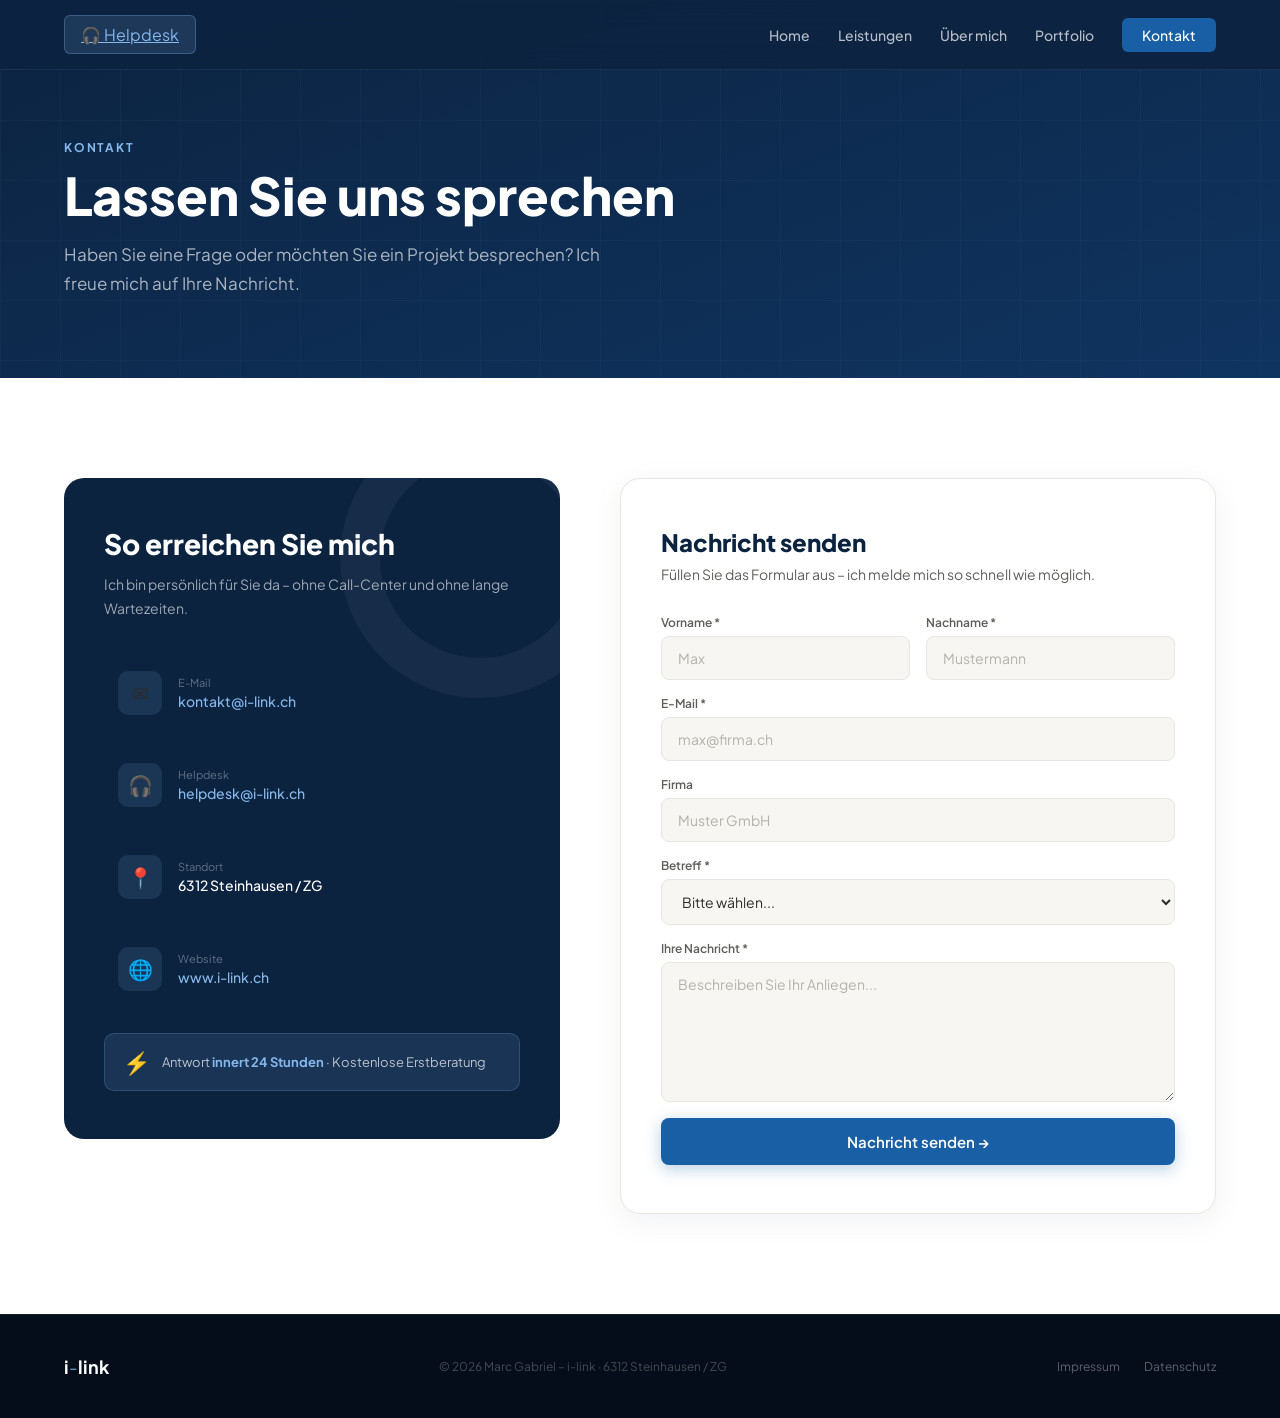
==== kontakt.html @ 5c2fc657 "Add files via upload" ====
<!DOCTYPE html>
<html lang="de">
<head>
  <meta charset="UTF-8">
  <meta name="viewport" content="width=device-width, initial-scale=1.0">
  <title>Kontakt – i-link</title>
  <link rel="stylesheet" href="style.css">
  <style>
    .kontakt-grid { display: grid; grid-template-columns: 1fr 1.2fr; gap: 60px; align-items: start; }
    .kontakt-info { background: var(--blue-dark); border-radius: 20px; padding: 48px 40px; position: relative; overflow: hidden; }
    .kontakt-info::before { content: ''; position: absolute; top: -60px; right: -60px; width: 200px; height: 200px; border: 40px solid rgba(255,255,255,0.04); border-radius: 50%; }
    .kontakt-info h2 { font-size: 28px; font-weight: 800; color: white; margin-bottom: 12px; }
    .kontakt-info p { color: rgba(255,255,255,0.6); font-size: 14px; line-height: 1.7; margin-bottom: 36px; }
    .info-rows { display: flex; flex-direction: column; gap: 20px; }
    .info-row { display: flex; align-items: center; gap: 16px; padding: 14px; border-radius: 10px; transition: background 0.2s; }
    .info-row:hover { background: rgba(255,255,255,0.05); }
    .info-icon { width: 44px; height: 44px; background: rgba(133,183,235,0.12); border-radius: 10px; display: flex; align-items: center; justify-content: center; font-size: 20px; flex-shrink: 0; }
    .info-label { font-size: 11px; color: rgba(255,255,255,0.35); margin-bottom: 3px; }
    .info-val { font-size: 14px; color: white; font-weight: 500; }
    .info-val a { color: var(--blue-mid); text-decoration: none; }
    .response-badge { margin-top: 28px; background: rgba(133,183,235,0.12); border: 1px solid rgba(133,183,235,0.2); border-radius: 10px; padding: 14px 18px; display: flex; align-items: center; gap: 12px; }
    .response-badge-icon { font-size: 22px; }
    .response-badge-text { font-size: 13px; color: rgba(255,255,255,0.7); }
    .response-badge-text strong { color: var(--blue-mid); }
    .form-card { background: white; border-radius: 20px; padding: 48px 40px; border: 1px solid #E8E6E0; box-shadow: 0 8px 32px rgba(12,35,64,0.06); }
    .form-card h2 { font-size: 24px; font-weight: 800; color: var(--blue-dark); margin-bottom: 8px; }
    .form-card p { font-size: 14px; color: var(--gray); margin-bottom: 32px; }
    .form-row { display: grid; grid-template-columns: 1fr 1fr; gap: 16px; }
    .form-group { display: flex; flex-direction: column; gap: 6px; margin-bottom: 16px; }
    .form-label { font-size: 12px; color: var(--gray); font-weight: 600; }
    .form-input { background: var(--gray-light); border: 1px solid #E8E6E0; border-radius: 8px; padding: 12px 16px; color: var(--anthrazit); font-size: 14px; font-family: inherit; outline: none; transition: border-color 0.2s, background 0.2s; }
    .form-input:focus { border-color: var(--blue-main); background: white; }
    .form-input::placeholder { color: #B4B2A9; }
    textarea.form-input { resize: vertical; min-height: 140px; }
    .form-submit { background: var(--blue-main); color: white; border: none; padding: 14px 32px; border-radius: 8px; font-size: 15px; font-weight: 600; font-family: inherit; cursor: pointer; width: 100%; transition: background 0.2s, transform 0.2s; box-shadow: 0 4px 16px rgba(24,95,165,0.3); }
    .form-submit:hover { background: #1a6dbf; transform: translateY(-2px); }
    @media (max-width: 768px) { .kontakt-grid { grid-template-columns: 1fr; } .form-row { grid-template-columns: 1fr; } .form-card { padding: 32px 24px; } .kontakt-info { padding: 32px 24px; } }
  </style>
</head>
<body>

<nav id="navbar">
  <a href="mailto:helpdesk@i-link.ch" class="nav-helpdesk">🎧 Helpdesk</a>
  <ul class="nav-links">
    <li><a href="index.html">Home</a></li>
    <li><a href="leistungen.html">Leistungen</a></li>
    <li><a href="ueber-mich.html">Über mich</a></li>
    <li><a href="portfolio.html">Portfolio</a></li>
    <li><a href="kontakt.html" class="nav-cta active">Kontakt</a></li>
  </ul>
  <div class="hamburger" id="hamburger" onclick="toggleMenu()">
    <span id="h1"></span><span id="h2"></span><span id="h3"></span>
  </div>
</nav>
<div class="mobile-menu" id="mobileMenu">
  <a href="index.html" onclick="toggleMenu()">Home</a>
  <a href="leistungen.html" onclick="toggleMenu()">Leistungen</a>
  <a href="ueber-mich.html" onclick="toggleMenu()">Über mich</a>
  <a href="portfolio.html" onclick="toggleMenu()">Portfolio</a>
  <a href="kontakt.html" onclick="toggleMenu()" class="nav-cta">Kontakt</a>
</div>

<div class="page-hero">
  <div class="page-hero-tag">Kontakt</div>
  <h1>Lassen Sie uns sprechen</h1>
  <p>Haben Sie eine Frage oder möchten Sie ein Projekt besprechen? Ich freue mich auf Ihre Nachricht.</p>
</div>

<section class="section section-light">
  <div class="kontakt-grid">
    <div class="kontakt-info reveal">
      <h2>So erreichen Sie mich</h2>
      <p>Ich bin persönlich für Sie da – ohne Call-Center und ohne lange Wartezeiten.</p>
      <div class="info-rows">
        <div class="info-row">
          <div class="info-icon">✉</div>
          <div>
            <div class="info-label">E-Mail</div>
            <div class="info-val"><a href="mailto:kontakt@i-link.ch">kontakt@i-link.ch</a></div>
          </div>
        </div>
        <div class="info-row">
          <div class="info-icon">🎧</div>
          <div>
            <div class="info-label">Helpdesk</div>
            <div class="info-val"><a href="mailto:helpdesk@i-link.ch">helpdesk@i-link.ch</a></div>
          </div>
        </div>
        <div class="info-row">
          <div class="info-icon">📍</div>
          <div>
            <div class="info-label">Standort</div>
            <div class="info-val">6312 Steinhausen / ZG</div>
          </div>
        </div>
        <div class="info-row">
          <div class="info-icon">🌐</div>
          <div>
            <div class="info-label">Website</div>
            <div class="info-val"><a href="https://www.i-link.ch">www.i-link.ch</a></div>
          </div>
        </div>
      </div>
      <div class="response-badge">
        <div class="response-badge-icon">⚡</div>
        <div class="response-badge-text">Antwort <strong>innert 24 Stunden</strong> · Kostenlose Erstberatung</div>
      </div>
    </div>

    <div class="form-card reveal reveal-delay-2">
      <h2>Nachricht senden</h2>
      <p>Füllen Sie das Formular aus – ich melde mich so schnell wie möglich.</p>
      <form action="https://formspree.io/f/XXXXXXXX" method="POST">
        <div class="form-row">
          <div class="form-group">
            <label class="form-label">Vorname *</label>
            <input type="text" name="vorname" class="form-input" placeholder="Max" required>
          </div>
          <div class="form-group">
            <label class="form-label">Nachname *</label>
            <input type="text" name="nachname" class="form-input" placeholder="Mustermann" required>
          </div>
        </div>
        <div class="form-group">
          <label class="form-label">E-Mail *</label>
          <input type="email" name="email" class="form-input" placeholder="max@firma.ch" required>
        </div>
        <div class="form-group">
          <label class="form-label">Firma</label>
          <input type="text" name="firma" class="form-input" placeholder="Muster GmbH">
        </div>
        <div class="form-group">
          <label class="form-label">Betreff *</label>
          <select name="betreff" class="form-input" required>
            <option value="">Bitte wählen...</option>
            <option>IT-Support</option>
            <option>Website</option>
            <option>SharePoint</option>
            <option>Anderes</option>
          </select>
        </div>
        <div class="form-group">
          <label class="form-label">Ihre Nachricht *</label>
          <textarea name="nachricht" class="form-input" placeholder="Beschreiben Sie Ihr Anliegen..." required></textarea>
        </div>
        <button type="submit" class="form-submit">Nachricht senden →</button>
      </form>
    </div>
  </div>
</section>

<footer>
  <div class="footer-logo">i<span>-</span>link</div>
  <div class="footer-copy">© 2026 Marc Gabriel – i-link · 6312 Steinhausen / ZG</div>
  <div class="footer-links">
    <a href="impressum.html">Impressum</a>
    <a href="datenschutz.html">Datenschutz</a>
  </div>
</footer>

<script src="script.js"></script>
</body>
</html>
---- style.css ----
@import url('https://fonts.googleapis.com/css2?family=Plus+Jakarta+Sans:wght@300;400;500;600;700;800&display=swap');

:root {
  --blue-dark: #0C2340;
  --blue-main: #185FA5;
  --blue-mid: #85B7EB;
  --blue-light: #E6F1FB;
  --anthrazit: #2C2C2A;
  --gray: #5F5E5A;
  --gray-light: #F7F6F3;
  --white: #ffffff;
}

* { margin: 0; padding: 0; box-sizing: border-box; }
html { scroll-behavior: smooth; }
body { font-family: 'Plus Jakarta Sans', sans-serif; color: var(--anthrazit); background: var(--white); overflow-x: hidden; }

/* REVEAL */
.reveal { opacity: 0; transform: translateY(40px); transition: opacity 0.7s ease, transform 0.7s ease; }
.reveal.visible { opacity: 1; transform: translateY(0); }
.reveal-delay-1 { transition-delay: 0.1s; }
.reveal-delay-2 { transition-delay: 0.2s; }
.reveal-delay-3 { transition-delay: 0.3s; }
.reveal-delay-4 { transition-delay: 0.4s; }

/* NAV */
nav {
  position: fixed; top: 0; left: 0; right: 0; z-index: 100;
  background: rgba(12,35,64,0.92);
  backdrop-filter: blur(16px);
  padding: 0 5%; height: 70px;
  display: flex; align-items: center; justify-content: space-between;
  border-bottom: 1px solid rgba(133,183,235,0.1);
  transition: background 0.3s;
}
nav.scrolled { background: rgba(12,35,64,0.98); box-shadow: 0 4px 30px rgba(0,0,0,0.3); }
.nav-logo { display: flex; align-items: center; gap: 12px; text-decoration: none; }
.nav-logo-text { font-size: 24px; font-weight: 700; color: var(--white); }
.nav-logo-text span { font-weight: 300; color: var(--blue-mid); }
.nav-tagline { font-size: 10px; color: var(--blue-mid); letter-spacing: 0.1em; }
.nav-links { display: flex; gap: 28px; list-style: none; align-items: center; }
.nav-links a { color: rgba(255,255,255,0.7); text-decoration: none; font-size: 14px; font-weight: 500; transition: color 0.2s; position: relative; }
.nav-links a::after { content: ''; position: absolute; bottom: -4px; left: 0; right: 0; height: 2px; background: var(--blue-mid); transform: scaleX(0); transition: transform 0.25s ease; }
.nav-links a:hover { color: var(--white); }
.nav-links a:hover::after { transform: scaleX(1); }
.nav-links a.active { color: var(--blue-mid); }
.nav-cta { background: var(--blue-main) !important; color: var(--white) !important; padding: 8px 20px !important; border-radius: 6px !important; }
.nav-cta::after { display: none !important; }
.nav-cta:hover { background: #1a6dbf !important; }
.nav-helpdesk { background: rgba(133,183,235,0.15) !important; border: 1px solid rgba(133,183,235,0.3) !important; color: var(--blue-mid) !important; padding: 8px 16px !important; border-radius: 6px !important; display: flex !important; align-items: center !important; gap: 6px !important; }
.nav-helpdesk::after { display: none !important; }

/* HAMBURGER */
.hamburger { display: none; flex-direction: column; gap: 5px; cursor: pointer; padding: 4px; }
.hamburger span { width: 24px; height: 2px; background: white; border-radius: 2px; transition: all 0.3s ease; display: block; }
.mobile-menu { display: none; position: fixed; top: 70px; left: 0; right: 0; background: rgba(12,35,64,0.98); backdrop-filter: blur(16px); padding: 16px 0; z-index: 99; border-bottom: 1px solid rgba(133,183,235,0.1); }
.mobile-menu.open { display: block; }
.mobile-menu a { display: block; padding: 14px 24px; color: rgba(255,255,255,0.8); text-decoration: none; font-size: 15px; font-weight: 500; border-bottom: 1px solid rgba(255,255,255,0.05); transition: color 0.2s, background 0.2s; }
.mobile-menu a:hover { color: white; background: rgba(255,255,255,0.05); }
.mobile-menu .nav-cta { margin: 12px 24px 4px; background: var(--blue-main) !important; border-radius: 8px; text-align: center; }

/* PAGE HERO */
.page-hero { background: linear-gradient(160deg, var(--blue-dark) 0%, #0f3460 100%); padding: 140px 5% 80px; position: relative; overflow: hidden; }
.page-hero::before { content: ''; position: absolute; inset: 0; background-image: linear-gradient(rgba(133,183,235,0.04) 1px, transparent 1px), linear-gradient(90deg, rgba(133,183,235,0.04) 1px, transparent 1px); background-size: 60px 60px; pointer-events: none; }
.page-hero-tag { font-size: 12px; font-weight: 700; letter-spacing: 0.15em; color: var(--blue-mid); text-transform: uppercase; margin-bottom: 12px; position: relative; z-index: 1; }
.page-hero h1 { font-size: clamp(32px, 5vw, 52px); font-weight: 800; color: var(--white); line-height: 1.1; position: relative; z-index: 1; }
.page-hero p { font-size: 17px; color: rgba(255,255,255,0.65); margin-top: 16px; max-width: 560px; line-height: 1.7; position: relative; z-index: 1; }

/* SECTIONS */
.section { padding: 100px 5%; }
.section-light { background: var(--white); }
.section-gray { background: var(--gray-light); }
.section-tag { font-size: 12px; font-weight: 700; letter-spacing: 0.15em; color: var(--blue-main); text-transform: uppercase; margin-bottom: 12px; }
.section-title { font-size: clamp(28px, 3.5vw, 42px); font-weight: 800; color: var(--blue-dark); line-height: 1.2; margin-bottom: 16px; }
.section-sub { font-size: 17px; color: var(--gray); line-height: 1.7; max-width: 560px; margin-bottom: 56px; }

/* CARDS */
.services-grid { display: grid; grid-template-columns: repeat(auto-fit, minmax(280px, 1fr)); gap: 24px; }
.service-card { background: var(--white); border: 1px solid #E8E6E0; border-radius: 16px; padding: 36px 32px; transition: transform 0.3s ease, box-shadow 0.3s ease; cursor: pointer; position: relative; overflow: hidden; }
.service-card::before { content: ''; position: absolute; top: 0; left: 0; right: 0; height: 3px; background: linear-gradient(90deg, var(--blue-main), var(--blue-mid)); transform: scaleX(0); transition: transform 0.3s ease; transform-origin: left; }
.service-card:hover { transform: translateY(-8px); box-shadow: 0 24px 48px rgba(12,35,64,0.12); border-color: transparent; }
.service-card:hover::before { transform: scaleX(1); }
.service-icon { width: 56px; height: 56px; background: var(--blue-light); border-radius: 14px; display: flex; align-items: center; justify-content: center; font-size: 26px; margin-bottom: 24px; transition: transform 0.3s ease; }
.service-card:hover .service-icon { transform: scale(1.1) rotate(-5deg); }
.service-title { font-size: 20px; font-weight: 700; color: var(--blue-dark); margin-bottom: 12px; }
.service-desc { font-size: 14px; color: var(--gray); line-height: 1.7; margin-bottom: 20px; }
.service-list { list-style: none; }
.service-list li { font-size: 13px; color: var(--gray); padding: 5px 0; display: flex; align-items: center; gap: 8px; }
.service-list li::before { content: '✓'; color: var(--blue-main); font-weight: 700; font-size: 12px; flex-shrink: 0; }

/* BUTTONS */
.btn-primary { background: var(--blue-main); color: var(--white); padding: 14px 32px; border-radius: 8px; font-size: 15px; font-weight: 600; text-decoration: none; transition: background 0.2s, transform 0.2s, box-shadow 0.2s; box-shadow: 0 4px 20px rgba(24,95,165,0.4); display: inline-block; }
.btn-primary:hover { background: #1a6dbf; transform: translateY(-3px); box-shadow: 0 8px 30px rgba(24,95,165,0.5); }
.btn-secondary { background: rgba(255,255,255,0.08); color: var(--white); padding: 14px 32px; border-radius: 8px; font-size: 15px; font-weight: 600; text-decoration: none; border: 1px solid rgba(255,255,255,0.18); transition: background 0.2s, transform 0.2s; display: inline-block; }
.btn-secondary:hover { background: rgba(255,255,255,0.15); transform: translateY(-3px); }

/* FOOTER */
footer { background: #060D1A; padding: 40px 5%; display: flex; justify-content: space-between; align-items: center; flex-wrap: wrap; gap: 16px; border-top: 1px solid rgba(133,183,235,0.08); }
.footer-logo { font-size: 18px; font-weight: 700; color: var(--white); }
.footer-logo span { font-weight: 300; color: var(--blue-mid); }
.footer-copy { font-size: 12px; color: rgba(255,255,255,0.25); }
.footer-links { display: flex; gap: 24px; }
.footer-links a { font-size: 12px; color: rgba(255,255,255,0.35); text-decoration: none; transition: color 0.2s; }
.footer-links a:hover { color: var(--white); }

/* CONTACT */
.contact-wrapper { background: var(--blue-dark); border-radius: 24px; padding: 80px 60px; display: grid; grid-template-columns: 1fr 1fr; gap: 80px; align-items: center; position: relative; overflow: hidden; }
.contact-wrapper::before { content: ''; position: absolute; top: -100px; right: -100px; width: 300px; height: 300px; background: radial-gradient(circle, rgba(133,183,235,0.08) 0%, transparent 70%); border-radius: 50%; }
.contact-info { margin-top: 32px; display: flex; flex-direction: column; gap: 16px; }
.contact-row { display: flex; align-items: center; gap: 16px; padding: 12px; border-radius: 10px; transition: background 0.2s; }
.contact-row:hover { background: rgba(255,255,255,0.05); }
.contact-icon { width: 44px; height: 44px; background: rgba(133,183,235,0.12); border-radius: 10px; display: flex; align-items: center; justify-content: center; font-size: 18px; flex-shrink: 0; }
.contact-label { font-size: 11px; color: rgba(255,255,255,0.35); margin-bottom: 2px; }
.contact-value { font-size: 14px; color: var(--white); font-weight: 500; }
.contact-value a { color: var(--blue-mid); text-decoration: none; }
.form-group { display: flex; flex-direction: column; gap: 6px; margin-bottom: 16px; }
.form-label { font-size: 12px; color: rgba(255,255,255,0.55); font-weight: 500; }
.form-input { background: rgba(255,255,255,0.07); border: 1px solid rgba(255,255,255,0.12); border-radius: 8px; padding: 12px 16px; color: var(--white); font-size: 14px; font-family: inherit; outline: none; transition: border-color 0.2s, background 0.2s; }
.form-input:focus { border-color: var(--blue-mid); background: rgba(255,255,255,0.1); }
.form-input::placeholder { color: rgba(255,255,255,0.25); }
textarea.form-input { resize: vertical; min-height: 120px; }
.form-submit { background: var(--blue-main); color: var(--white); border: none; padding: 14px 32px; border-radius: 8px; font-size: 15px; font-weight: 600; font-family: inherit; cursor: pointer; transition: background 0.2s, transform 0.2s; width: 100%; }
.form-submit:hover { background: #1a6dbf; transform: translateY(-2px); }

/* RESPONSIVE */
@media (max-width: 768px) {
  .nav-links { display: none; }
  .hamburger { display: flex; }
  .section { padding: 60px 5%; }
  .services-grid { grid-template-columns: 1fr; }
  .contact-wrapper { grid-template-columns: 1fr; padding: 40px 24px; gap: 40px; }
  footer { flex-direction: column; text-align: center; }
  .footer-links { justify-content: center; }
}
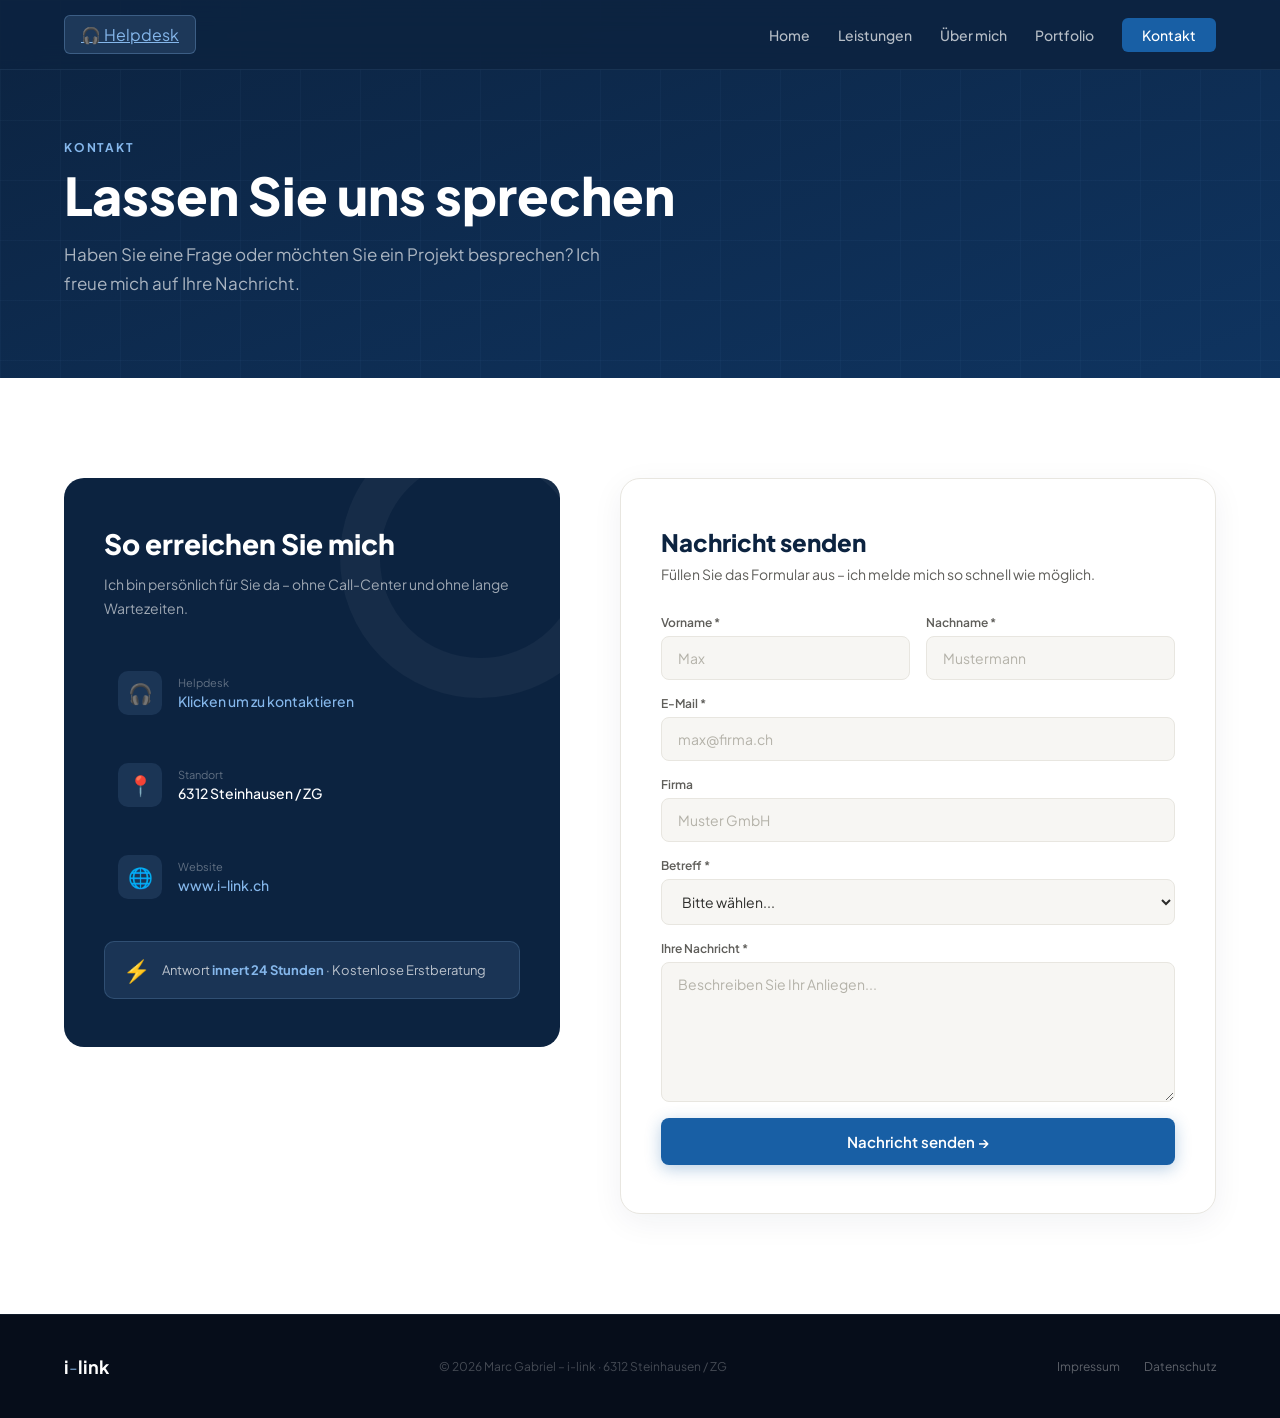
==== commit 92d40bda: "Add files via upload" ====
--- a/kontakt.html
+++ b/kontakt.html
@@ -72,18 +72,12 @@
       <h2>So erreichen Sie mich</h2>
       <p>Ich bin persönlich für Sie da – ohne Call-Center und ohne lange Wartezeiten.</p>
       <div class="info-rows">
-        <div class="info-row">
-          <div class="info-icon">✉</div>
-          <div>
-            <div class="info-label">E-Mail</div>
-            <div class="info-val"><a href="mailto:kontakt@i-link.ch">kontakt@i-link.ch</a></div>
-          </div>
-        </div>
+
         <div class="info-row">
           <div class="info-icon">🎧</div>
           <div>
             <div class="info-label">Helpdesk</div>
-            <div class="info-val"><a href="mailto:helpdesk@i-link.ch">helpdesk@i-link.ch</a></div>
+            <div class="info-val"><a id="helpdesk-link" href="#" style="color:var(--blue-mid);">Klicken um zu kontaktieren</a></div>
           </div>
         </div>
         <div class="info-row">
@@ -110,7 +104,7 @@
     <div class="form-card reveal reveal-delay-2">
       <h2>Nachricht senden</h2>
       <p>Füllen Sie das Formular aus – ich melde mich so schnell wie möglich.</p>
-      <form action="https://formspree.io/f/XXXXXXXX" method="POST">
+      <form action="https://formspree.io/f/xvzjozqp" method="POST">
         <div class="form-row">
           <div class="form-group">
             <label class="form-label">Vorname *</label>
@@ -145,6 +139,12 @@
         </div>
         <button type="submit" class="form-submit">Nachricht senden →</button>
       </form>
+      <div id="success-msg" style="display:none;background:#DFF6DD;border:1px solid #107C10;border-radius:8px;padding:16px 20px;margin-top:16px;color:#107C10;font-size:14px;font-weight:600;">
+        ✅ Ihre Nachricht wurde erfolgreich gesendet! Ich melde mich innert 24 Stunden.
+      </div>
+      <div id="error-msg" style="display:none;background:#FDE7E9;border:1px solid #A4262C;border-radius:8px;padding:16px 20px;margin-top:16px;color:#A4262C;font-size:14px;">
+        ❌ Es ist ein Fehler aufgetreten. Bitte versuchen Sie es erneut oder schreiben Sie direkt an kontakt@i-link.ch
+      </div>
     </div>
   </div>
 </section>
@@ -159,5 +159,49 @@
 </footer>
 
 <script src="script.js"></script>
+<script>
+  // Spam-Schutz: E-Mail wird erst beim Klick sichtbar
+  const link = document.getElementById('helpdesk-link');
+  if (link) {
+    const u = 'helpdesk';
+    const d = 'i-link.ch';
+    link.addEventListener('click', function(e) {
+      e.preventDefault();
+      window.location.href = 'mailto:' + u + '@' + d;
+    });
+  }
+</script>
+<script>
+  const form = document.querySelector('form[action*="formspree"]');
+  if (form) {
+    form.addEventListener('submit', async function(e) {
+      e.preventDefault();
+      const btn = form.querySelector('.form-submit');
+      btn.textContent = 'Wird gesendet...';
+      btn.disabled = true;
+      const data = new FormData(form);
+      try {
+        const res = await fetch(form.action, {
+          method: 'POST',
+          body: data,
+          headers: { 'Accept': 'application/json' }
+        });
+        if (res.ok) {
+          form.reset();
+          document.getElementById('success-msg').style.display = 'block';
+          document.getElementById('error-msg').style.display = 'none';
+          btn.textContent = 'Gesendet ✓';
+        } else {
+          throw new Error('Fehler');
+        }
+      } catch(err) {
+        document.getElementById('error-msg').style.display = 'block';
+        document.getElementById('success-msg').style.display = 'none';
+        btn.textContent = 'Nachricht senden →';
+        btn.disabled = false;
+      }
+    });
+  }
+</script>
 </body>
 </html>
